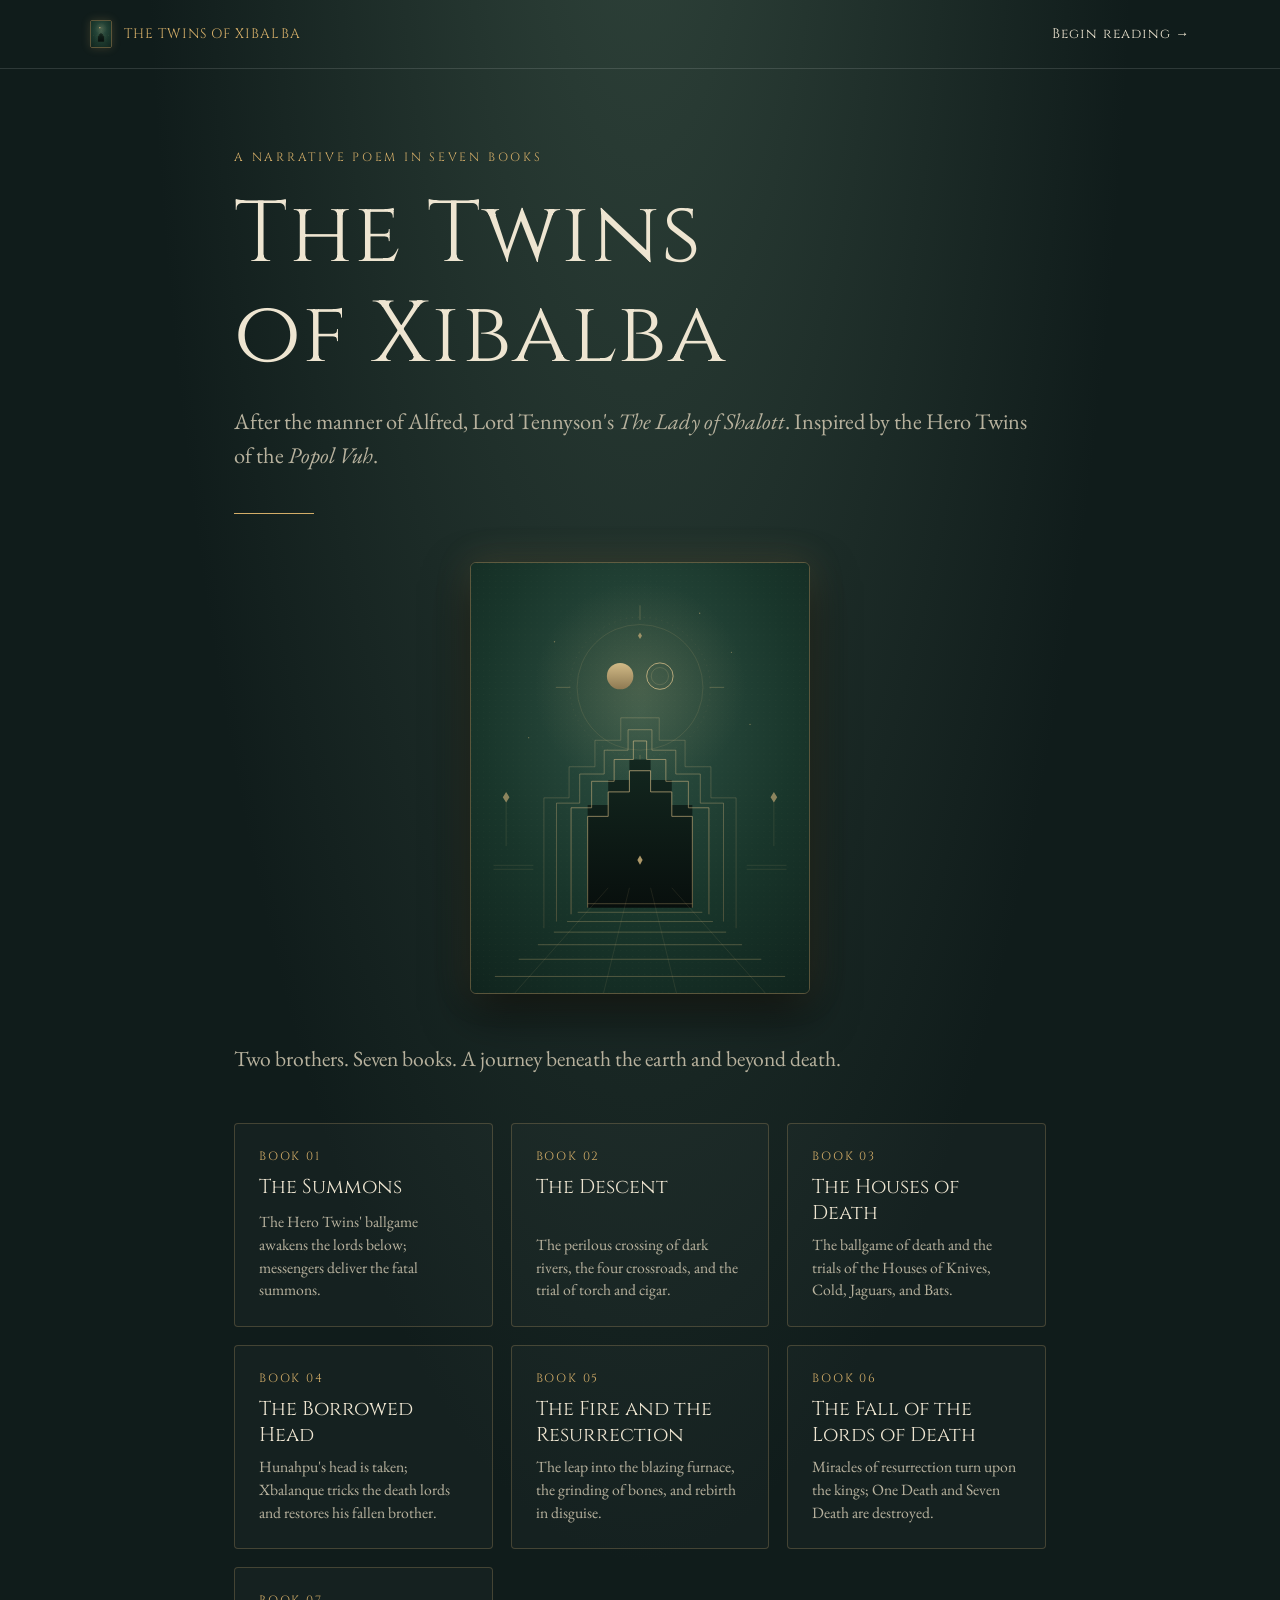
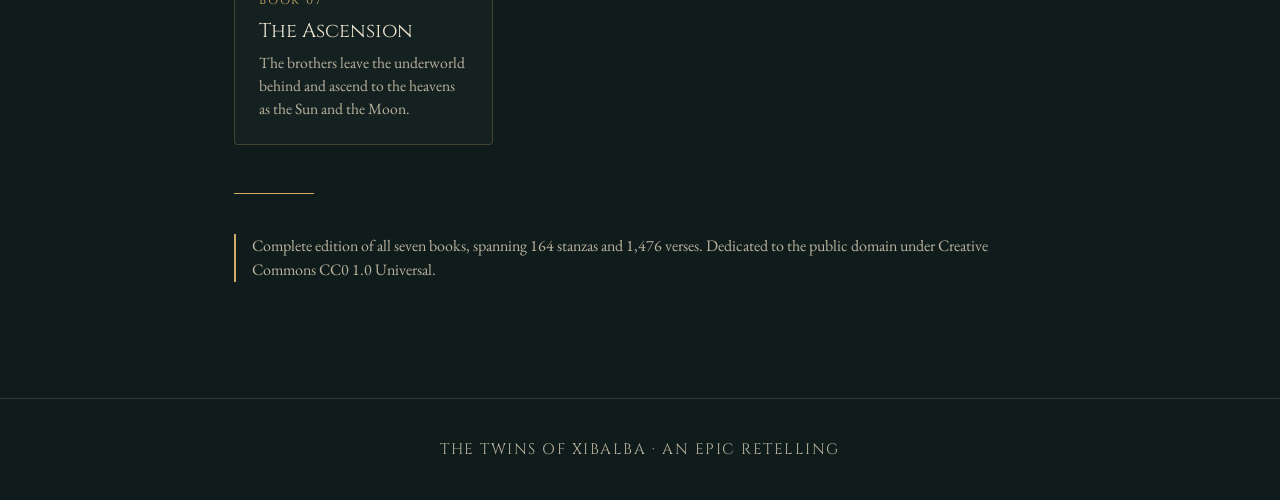
==== index.html @ a1325453 "Add GitHub Pages web edition with gate SVG and styled reader" ====
<!doctype html>
<html lang="en">
<head>
  <meta charset="utf-8">
  <meta name="viewport" content="width=device-width, initial-scale=1">
  <title>The Twins of Xibalba | An Epic Narrative Poem in Seven Books</title>
  <meta name="description" content="An epic narrative poem in seven books retelling the descent of the Hero Twins Hunahpu and Xbalanque into the Maya underworld of Xibalba.">
  <link rel="icon" type="image/svg+xml" href="gate.svg">
  <link rel="stylesheet" href="style.css">
  <link rel="preconnect" href="https://fonts.googleapis.com">
  <link rel="preconnect" href="https://fonts.gstatic.com" crossorigin>
</head>
<body>
  <header>
    <a class="brand" href="index.html">
      <img src="gate.svg" alt="" class="brand-icon" width="22" height="28">
      <span>THE TWINS OF XIBALBA</span>
    </a>
    <a href="book-1.html">Begin reading →</a>
  </header>
  
  <main class="wrap">
    <div class="eyebrow">A narrative poem in seven books</div>
    <h1>The Twins<br>of Xibalba</h1>
    <p class="sub">After the manner of Alfred, Lord Tennyson's <i>The Lady of Shalott</i>. Inspired by the Hero Twins of the <i>Popol Vuh</i>.</p>
    
    <div class="rule"></div>
    
    <div class="hero-art">
      <img src="gate.svg" alt="The Gate to Xibalba" class="gate-art" width="510" height="650" fetchpriority="high">
    </div>
    
    <p class="sub intro-text">Two brothers. Seven books. A journey beneath the earth and beyond death.</p>
    
    <div class="books">
    <a class="book" href="book-1.html">
      <small>BOOK 01</small>
      <h2>The Summons</h2>
      <p class="book-synopsis">The Hero Twins&#x27; ballgame awakens the lords below; messengers deliver the fatal summons.</p>
    </a>
    <a class="book" href="book-2.html">
      <small>BOOK 02</small>
      <h2>The Descent</h2>
      <p class="book-synopsis">The perilous crossing of dark rivers, the four crossroads, and the trial of torch and cigar.</p>
    </a>
    <a class="book" href="book-3.html">
      <small>BOOK 03</small>
      <h2>The Houses of Death</h2>
      <p class="book-synopsis">The ballgame of death and the trials of the Houses of Knives, Cold, Jaguars, and Bats.</p>
    </a>
    <a class="book" href="book-4.html">
      <small>BOOK 04</small>
      <h2>The Borrowed Head</h2>
      <p class="book-synopsis">Hunahpu&#x27;s head is taken; Xbalanque tricks the death lords and restores his fallen brother.</p>
    </a>
    <a class="book" href="book-5.html">
      <small>BOOK 05</small>
      <h2>The Fire and the Resurrection</h2>
      <p class="book-synopsis">The leap into the blazing furnace, the grinding of bones, and rebirth in disguise.</p>
    </a>
    <a class="book" href="book-6.html">
      <small>BOOK 06</small>
      <h2>The Fall of the Lords of Death</h2>
      <p class="book-synopsis">Miracles of resurrection turn upon the kings; One Death and Seven Death are destroyed.</p>
    </a>
    <a class="book" href="book-7.html">
      <small>BOOK 07</small>
      <h2>The Ascension</h2>
      <p class="book-synopsis">The brothers leave the underworld behind and ascend to the heavens as the Sun and the Moon.</p>
    </a>
    </div>
    
    <div class="rule"></div>
    
    <p class="note">Complete edition of all seven books, spanning 164 stanzas and 1,476 verses. Dedicated to the public domain under Creative Commons CC0 1.0 Universal.</p>
  </main>
  
  <footer>THE TWINS OF XIBALBA · AN EPIC RETELLING</footer>
</body>
</html>
---- style.css ----
@import url('https://fonts.googleapis.com/css2?family=Cinzel:wght@400;600&family=EB+Garamond:ital,wght@0,400;0,500;0,600;1,400;1,500&display=swap');

:root {
  color-scheme: dark;
  --bg: #101c1b;
  --fg: #eee5d1;
  --muted: #b8b29e;
  --gold: #d3ad68;
  --gold-glow: rgba(211, 173, 104, 0.2);
  --border: #ffffff20;
}

* {
  box-sizing: border-box;
}

body {
  margin: 0;
  background: radial-gradient(ellipse at 50% -15%, #30443b, transparent 55%), var(--bg);
  color: var(--fg);
  font-family: 'EB Garamond', Georgia, serif;
  min-height: 100vh;
  text-rendering: optimizeLegibility;
  -webkit-font-smoothing: antialiased;
}

a {
  color: inherit;
  text-decoration: none;
  transition: color 0.15s ease, border-color 0.15s ease;
}

a:hover {
  color: var(--gold);
}

a:focus-visible {
  outline: 2px solid var(--gold);
  outline-offset: 4px;
  border-radius: 2px;
}

header {
  display: flex;
  align-items: center;
  justify-content: space-between;
  gap: 1rem;
  padding: 20px max(24px, calc((100vw - 1100px) / 2));
  border-bottom: 1px solid var(--border);
}

header a {
  font-family: 'Cinzel', serif;
  font-size: 0.85rem;
  letter-spacing: 0.08em;
}

.brand {
  display: inline-flex;
  align-items: center;
  gap: 12px;
  color: var(--gold);
}

.brand-icon {
  width: 22px;
  height: 28px;
  object-fit: cover;
  border-radius: 2px;
  border: 1px solid rgba(211, 173, 104, 0.4);
  box-shadow: 0 0 10px rgba(211, 173, 104, 0.2);
}

.wrap {
  max-width: 860px;
  margin: auto;
  padding: 80px 24px 100px;
}

.eyebrow {
  font-family: 'Cinzel', serif;
  font-size: 0.75rem;
  letter-spacing: 0.23em;
  color: var(--gold);
  text-transform: uppercase;
}

h1 {
  font: 400 clamp(2.6rem, 7vw, 5.4rem) / 1.16 'Cinzel', serif;
  margin: 20px 0;
  letter-spacing: 0.02em;
}

h2 {
  font: 400 1.7rem 'Cinzel', serif;
  color: var(--gold);
}

.sub {
  font-size: 1.4rem;
  color: var(--muted);
  line-height: 1.5;
  margin: 16px 0;
}

.intro-text {
  margin-top: 36px;
  font-size: 1.35rem;
}

.rule {
  height: 1px;
  width: 80px;
  background: var(--gold);
  margin: 40px 0;
}

.hero-art {
  display: flex;
  justify-content: center;
  margin: 48px auto;
}

.gate-art {
  max-width: 340px;
  width: 100%;
  height: auto;
  border-radius: 6px;
  border: 1px solid rgba(211, 173, 104, 0.35);
  box-shadow: 0 18px 45px rgba(0, 0, 0, 0.65), 0 0 35px var(--gold-glow);
  transition: transform 0.3s ease, box-shadow 0.3s ease;
}

.gate-art:hover {
  transform: translateY(-2px);
  box-shadow: 0 22px 55px rgba(0, 0, 0, 0.75), 0 0 45px rgba(211, 173, 104, 0.3);
}

.stanza {
  white-space: pre-line;
  font-size: clamp(1.35rem, 2.5vw, 1.65rem);
  line-height: 1.65;
  margin: 0 0 2.5rem;
}

.poem {
  max-width: 680px;
  margin: 64px auto;
}

.nav {
  display: flex;
  justify-content: space-between;
  align-items: center;
  gap: 20px;
  border-top: 1px solid rgba(255, 255, 255, 0.15);
  padding-top: 32px;
  margin-top: 60px;
  font-size: 1.25rem;
  font-family: 'Cinzel', serif;
}

.nav a {
  color: var(--gold);
  font-size: 1.05rem;
  letter-spacing: 0.05em;
}

.books {
  display: grid;
  grid-template-columns: repeat(auto-fit, minmax(240px, 1fr));
  gap: 18px;
  margin-top: 48px;
  margin-bottom: 48px;
}

.book {
  display: flex;
  flex-direction: column;
  padding: 24px;
  border: 1px solid #c7a66c44;
  background: #ffffff06;
  min-height: 175px;
  border-radius: 4px;
  transition: background 0.2s ease, border-color 0.2s ease, transform 0.15s ease;
}

.book:hover {
  background: #ffffff10;
  border-color: var(--gold);
  transform: translateY(-2px);
}

.book small {
  font-family: 'Cinzel', serif;
  color: var(--gold);
  font-size: 0.75rem;
  letter-spacing: 0.15em;
}

.book h2 {
  font-size: 1.25rem;
  color: var(--fg);
  margin: 10px 0 8px;
  line-height: 1.3;
}

.book-synopsis {
  font-size: 0.98rem;
  color: var(--muted);
  line-height: 1.45;
  margin: 0;
  margin-top: auto;
}

.note {
  font-size: 1rem;
  color: var(--muted);
  border-left: 2px solid var(--gold);
  padding-left: 16px;
  line-height: 1.5;
  margin-top: 36px;
}

footer {
  text-align: center;
  color: var(--muted);
  padding: 40px 20px;
  font-size: 0.95rem;
  font-family: 'Cinzel', serif;
  letter-spacing: 0.1em;
  border-top: 1px solid var(--border);
}

@media (max-width: 600px) {
  header {
    padding: 16px 20px;
  }
  .wrap {
    padding-top: 48px;
    padding-bottom: 60px;
  }
  .stanza {
    font-size: 1.25rem;
    line-height: 1.55;
  }
  .nav {
    flex-direction: column;
    align-items: stretch;
    text-align: center;
    gap: 12px;
  }
}
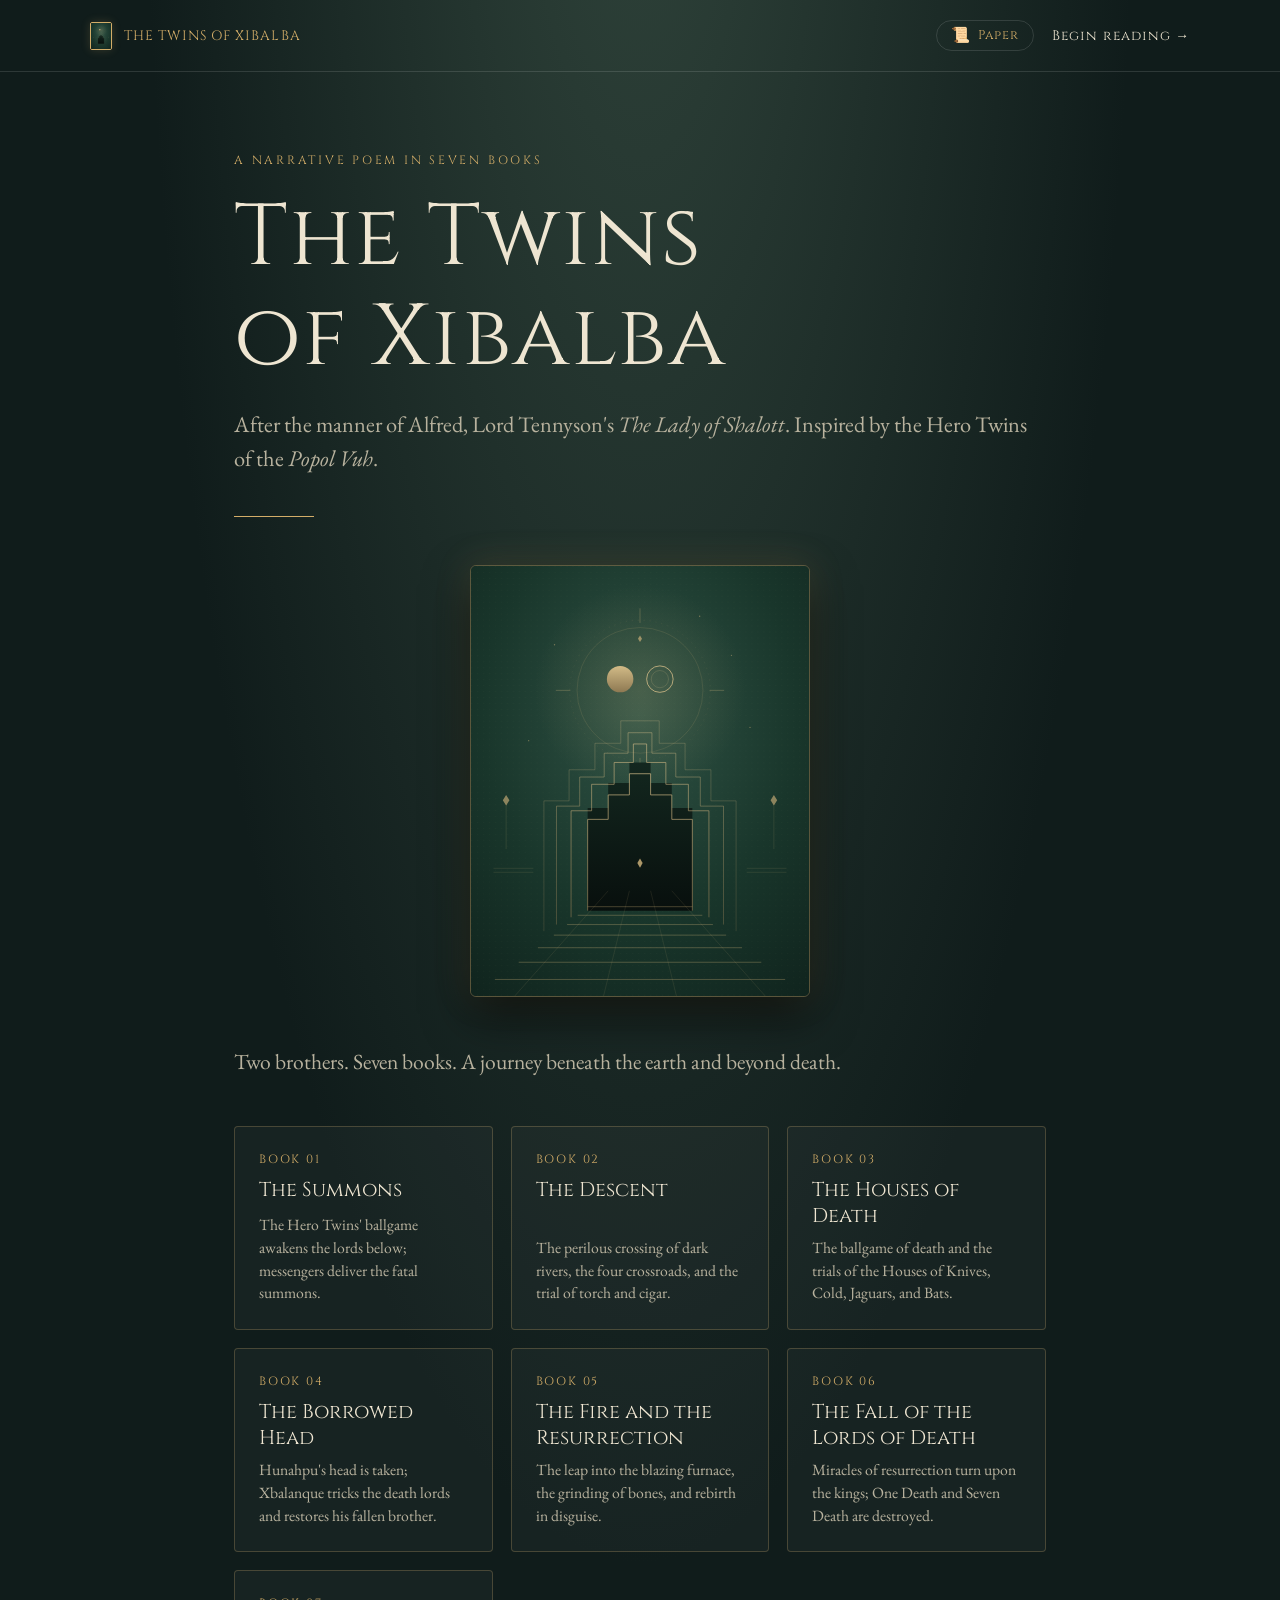
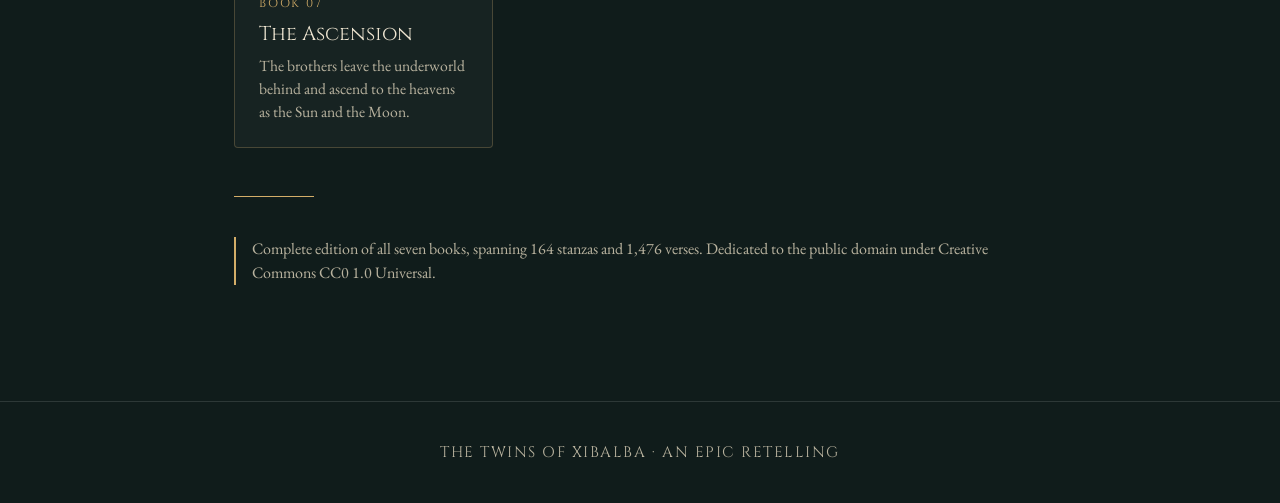
==== commit e06fdc9e: "Add persistent Paper mode reading theme and header toggle" ====
--- a/index.html
+++ b/index.html
@@ -9,6 +9,15 @@
   <link rel="stylesheet" href="style.css">
   <link rel="preconnect" href="https://fonts.googleapis.com">
   <link rel="preconnect" href="https://fonts.gstatic.com" crossorigin>
+  <script>
+    (function() {
+      try {
+        if (localStorage.getItem('theme') === 'paper') {
+          document.documentElement.setAttribute('data-theme', 'paper');
+        }
+      } catch(e) {}
+    })();
+  </script>
 </head>
 <body>
   <header>
@@ -16,7 +25,13 @@
       <img src="gate.svg" alt="" class="brand-icon" width="22" height="28">
       <span>THE TWINS OF XIBALBA</span>
     </a>
-    <a href="book-1.html">Begin reading →</a>
+    <div class="header-actions">
+      <button id="theme-toggle" class="theme-toggle" type="button" aria-label="Toggle paper mode" title="Switch between Night and Paper mode">
+        <span class="theme-toggle-icon">📜</span>
+        <span class="theme-toggle-label">Paper</span>
+      </button>
+      <a href="book-1.html" class="header-link">Begin reading →</a>
+    </div>
   </header>
   
   <main class="wrap">
@@ -76,5 +91,6 @@
   </main>
   
   <footer>THE TWINS OF XIBALBA · AN EPIC RETELLING</footer>
+  <script src="script.js"></script>
 </body>
 </html>
--- a/style.css
+++ b/style.css
@@ -3,11 +3,29 @@
 :root {
   color-scheme: dark;
   --bg: #101c1b;
+  --bg-gradient: radial-gradient(ellipse at 50% -15%, #30443b, transparent 55%), var(--bg);
   --fg: #eee5d1;
   --muted: #b8b29e;
   --gold: #d3ad68;
   --gold-glow: rgba(211, 173, 104, 0.2);
-  --border: #ffffff20;
+  --border: rgba(255, 255, 255, 0.12);
+  --card-bg: rgba(255, 255, 255, 0.03);
+  --card-hover: rgba(255, 255, 255, 0.07);
+  --card-border: rgba(199, 166, 108, 0.28);
+}
+
+[data-theme="paper"] {
+  color-scheme: light;
+  --bg: #f7f2e7;
+  --bg-gradient: radial-gradient(ellipse at 50% -15%, #ece1cd, transparent 65%), var(--bg);
+  --fg: #24201c;
+  --muted: #6b6254;
+  --gold: #96702c;
+  --gold-glow: rgba(150, 112, 44, 0.15);
+  --border: rgba(60, 50, 35, 0.16);
+  --card-bg: rgba(255, 255, 255, 0.6);
+  --card-hover: rgba(255, 255, 255, 0.95);
+  --card-border: rgba(150, 112, 44, 0.32);
 }
 
 * {
@@ -16,12 +34,14 @@
 
 body {
   margin: 0;
-  background: radial-gradient(ellipse at 50% -15%, #30443b, transparent 55%), var(--bg);
+  background: var(--bg-gradient);
+  background-color: var(--bg);
   color: var(--fg);
   font-family: 'EB Garamond', Georgia, serif;
   min-height: 100vh;
   text-rendering: optimizeLegibility;
   -webkit-font-smoothing: antialiased;
+  transition: background-color 0.25s ease, color 0.25s ease;
 }
 
 a {
@@ -47,6 +67,7 @@
   gap: 1rem;
   padding: 20px max(24px, calc((100vw - 1100px) / 2));
   border-bottom: 1px solid var(--border);
+  transition: border-color 0.25s ease;
 }
 
 header a {
@@ -67,8 +88,52 @@
   height: 28px;
   object-fit: cover;
   border-radius: 2px;
-  border: 1px solid rgba(211, 173, 104, 0.4);
-  box-shadow: 0 0 10px rgba(211, 173, 104, 0.2);
+  border: 1px solid var(--gold);
+  box-shadow: 0 0 10px var(--gold-glow);
+  transition: border-color 0.25s ease, box-shadow 0.25s ease;
+}
+
+.header-actions {
+  display: flex;
+  align-items: center;
+  gap: 18px;
+}
+
+.header-link {
+  font-family: 'Cinzel', serif;
+  font-size: 0.85rem;
+  letter-spacing: 0.08em;
+}
+
+.theme-toggle {
+  background: transparent;
+  border: 1px solid var(--border);
+  color: var(--gold);
+  font-family: 'Cinzel', serif;
+  font-size: 0.8rem;
+  letter-spacing: 0.08em;
+  padding: 6px 14px;
+  border-radius: 20px;
+  cursor: pointer;
+  display: inline-flex;
+  align-items: center;
+  gap: 7px;
+  transition: all 0.2s ease;
+}
+
+.theme-toggle:hover {
+  background: var(--card-hover);
+  border-color: var(--gold);
+}
+
+.theme-toggle:focus-visible {
+  outline: 2px solid var(--gold);
+  outline-offset: 3px;
+}
+
+.theme-toggle-icon {
+  font-size: 0.95rem;
+  line-height: 1;
 }
 
 .wrap {
@@ -101,6 +166,7 @@
   color: var(--muted);
   line-height: 1.5;
   margin: 16px 0;
+  transition: color 0.25s ease;
 }
 
 .intro-text {
@@ -128,12 +194,22 @@
   border-radius: 6px;
   border: 1px solid rgba(211, 173, 104, 0.35);
   box-shadow: 0 18px 45px rgba(0, 0, 0, 0.65), 0 0 35px var(--gold-glow);
-  transition: transform 0.3s ease, box-shadow 0.3s ease;
+  transition: transform 0.3s ease, box-shadow 0.3s ease, border-color 0.3s ease;
 }
 
 .gate-art:hover {
   transform: translateY(-2px);
   box-shadow: 0 22px 55px rgba(0, 0, 0, 0.75), 0 0 45px rgba(211, 173, 104, 0.3);
+}
+
+[data-theme="paper"] .gate-art {
+  box-shadow: 0 14px 35px rgba(60, 50, 35, 0.18), 0 0 30px var(--gold-glow);
+  border: 1px solid rgba(150, 112, 44, 0.35);
+}
+
+[data-theme="paper"] .brand-icon {
+  border-color: rgba(150, 112, 44, 0.45);
+  box-shadow: 0 0 8px rgba(150, 112, 44, 0.15);
 }
 
 .stanza {
@@ -153,11 +229,12 @@
   justify-content: space-between;
   align-items: center;
   gap: 20px;
-  border-top: 1px solid rgba(255, 255, 255, 0.15);
+  border-top: 1px solid var(--border);
   padding-top: 32px;
   margin-top: 60px;
   font-size: 1.25rem;
   font-family: 'Cinzel', serif;
+  transition: border-color 0.25s ease;
 }
 
 .nav a {
@@ -178,17 +255,18 @@
   display: flex;
   flex-direction: column;
   padding: 24px;
-  border: 1px solid #c7a66c44;
-  background: #ffffff06;
+  border: 1px solid var(--card-border);
+  background: var(--card-bg);
   min-height: 175px;
   border-radius: 4px;
-  transition: background 0.2s ease, border-color 0.2s ease, transform 0.15s ease;
+  transition: background 0.2s ease, border-color 0.2s ease, transform 0.15s ease, box-shadow 0.2s ease;
 }
 
 .book:hover {
-  background: #ffffff10;
+  background: var(--card-hover);
   border-color: var(--gold);
   transform: translateY(-2px);
+  box-shadow: 0 8px 24px var(--gold-glow);
 }
 
 .book small {
@@ -203,6 +281,7 @@
   color: var(--fg);
   margin: 10px 0 8px;
   line-height: 1.3;
+  transition: color 0.25s ease;
 }
 
 .book-synopsis {
@@ -211,6 +290,7 @@
   line-height: 1.45;
   margin: 0;
   margin-top: auto;
+  transition: color 0.25s ease;
 }
 
 .note {
@@ -220,6 +300,7 @@
   padding-left: 16px;
   line-height: 1.5;
   margin-top: 36px;
+  transition: color 0.25s ease;
 }
 
 footer {
@@ -230,11 +311,19 @@
   font-family: 'Cinzel', serif;
   letter-spacing: 0.1em;
   border-top: 1px solid var(--border);
+  transition: border-color 0.25s ease, color 0.25s ease;
 }
 
 @media (max-width: 600px) {
   header {
     padding: 16px 20px;
+  }
+  .header-actions {
+    gap: 12px;
+  }
+  .theme-toggle {
+    padding: 5px 10px;
+    font-size: 0.75rem;
   }
   .wrap {
     padding-top: 48px;
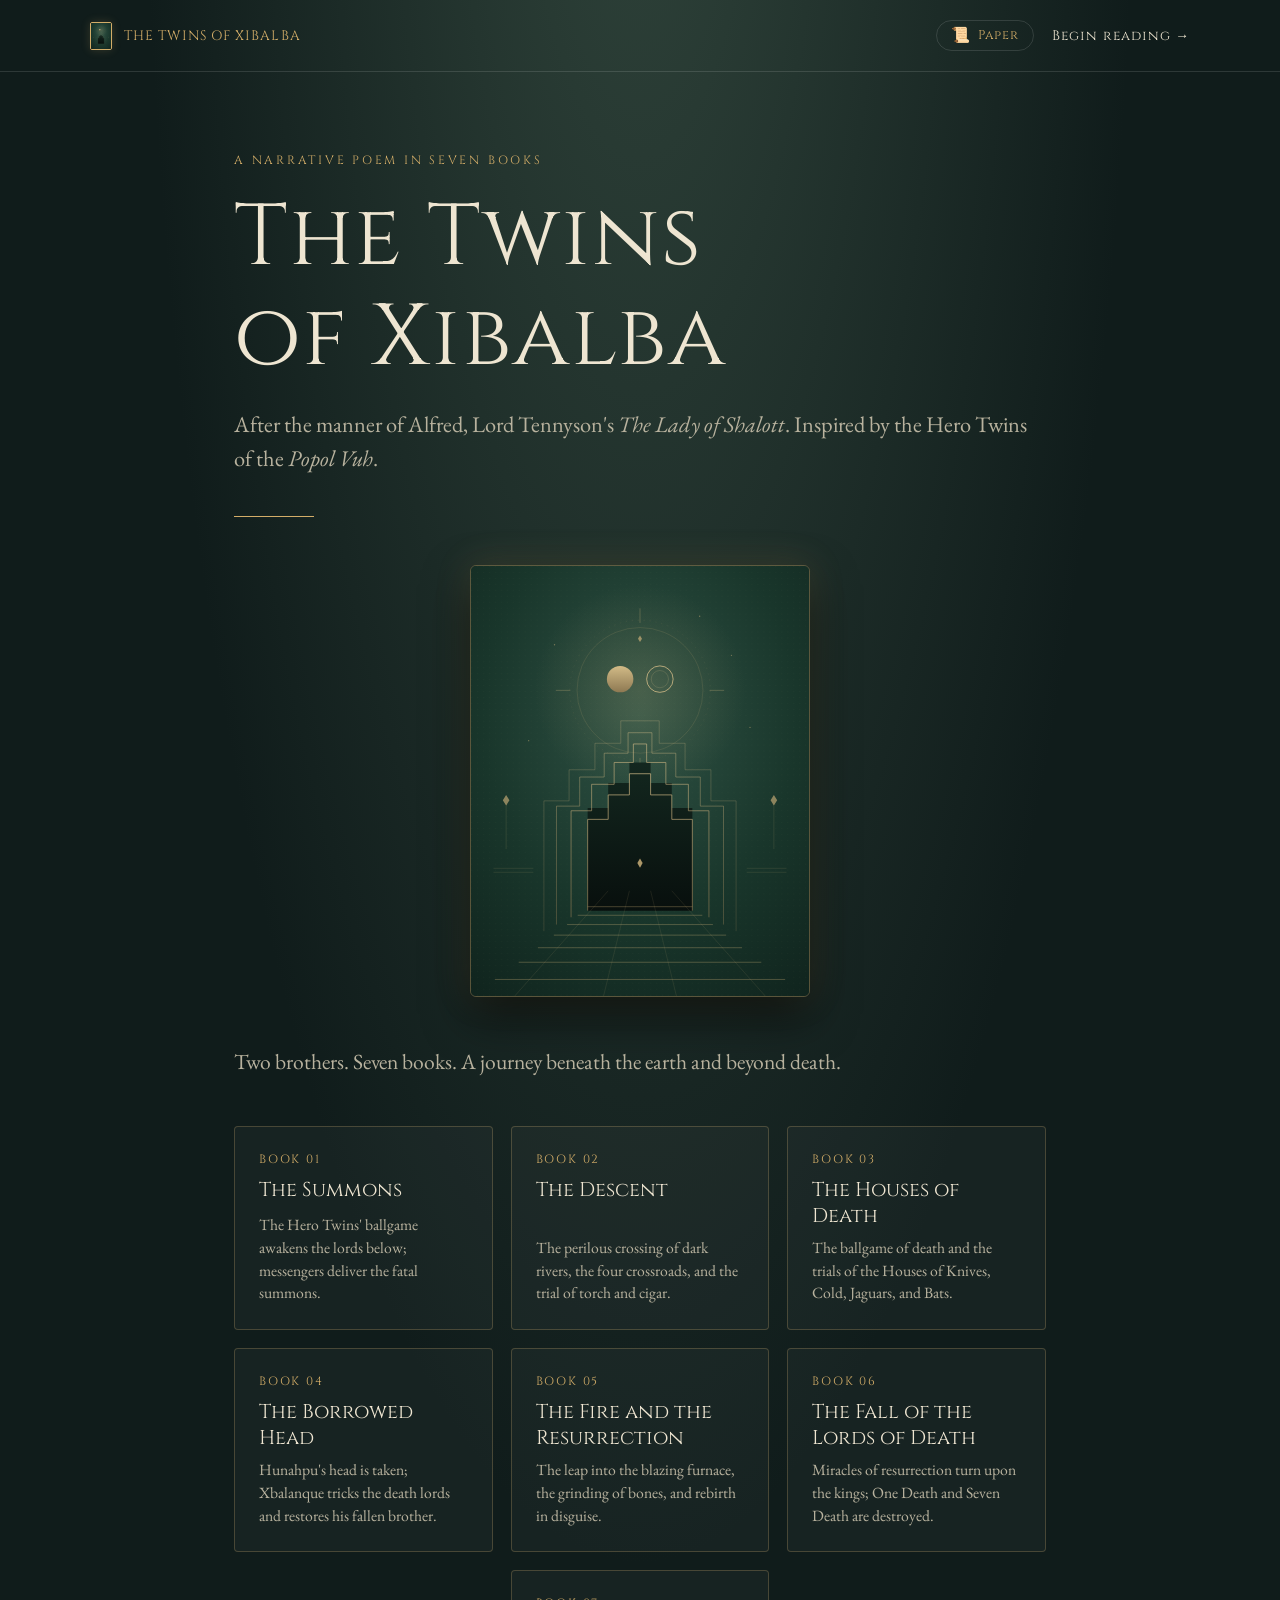
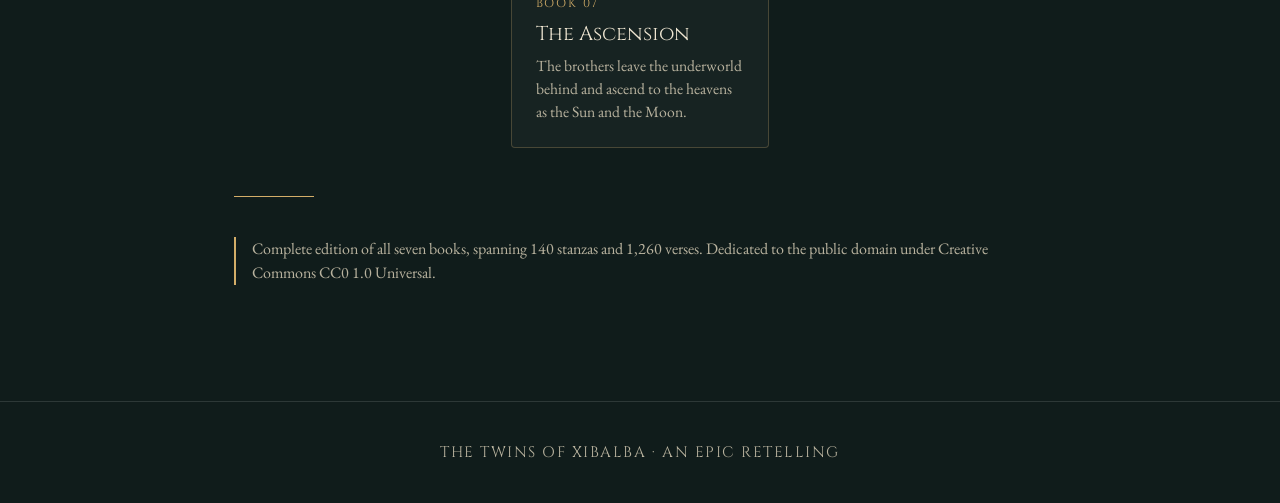
==== commit 7057fd66: "Tighten poem structure and narrative clarity" ====
--- a/index.html
+++ b/index.html
@@ -87,7 +87,7 @@
     
     <div class="rule"></div>
     
-    <p class="note">Complete edition of all seven books, spanning 164 stanzas and 1,476 verses. Dedicated to the public domain under Creative Commons CC0 1.0 Universal.</p>
+    <p class="note">Complete edition of all seven books, spanning 140 stanzas and 1,260 verses. Dedicated to the public domain under Creative Commons CC0 1.0 Universal.</p>
   </main>
   
   <footer>THE TWINS OF XIBALBA · AN EPIC RETELLING</footer>
--- a/style.css
+++ b/style.css
@@ -245,10 +245,34 @@
 
 .books {
   display: grid;
-  grid-template-columns: repeat(auto-fit, minmax(240px, 1fr));
+  grid-template-columns: 1fr;
   gap: 18px;
   margin-top: 48px;
   margin-bottom: 48px;
+}
+
+@media (min-width: 520px) {
+  .books {
+    grid-template-columns: repeat(2, 1fr);
+  }
+  .book:last-child {
+    grid-column: 1 / -1;
+    max-width: 380px;
+    margin: 0 auto;
+    width: 100%;
+  }
+}
+
+@media (min-width: 760px) {
+  .books {
+    grid-template-columns: repeat(3, 1fr);
+  }
+  .book:last-child {
+    grid-column: 2;
+    max-width: none;
+    margin: 0;
+    width: auto;
+  }
 }
 
 .book {
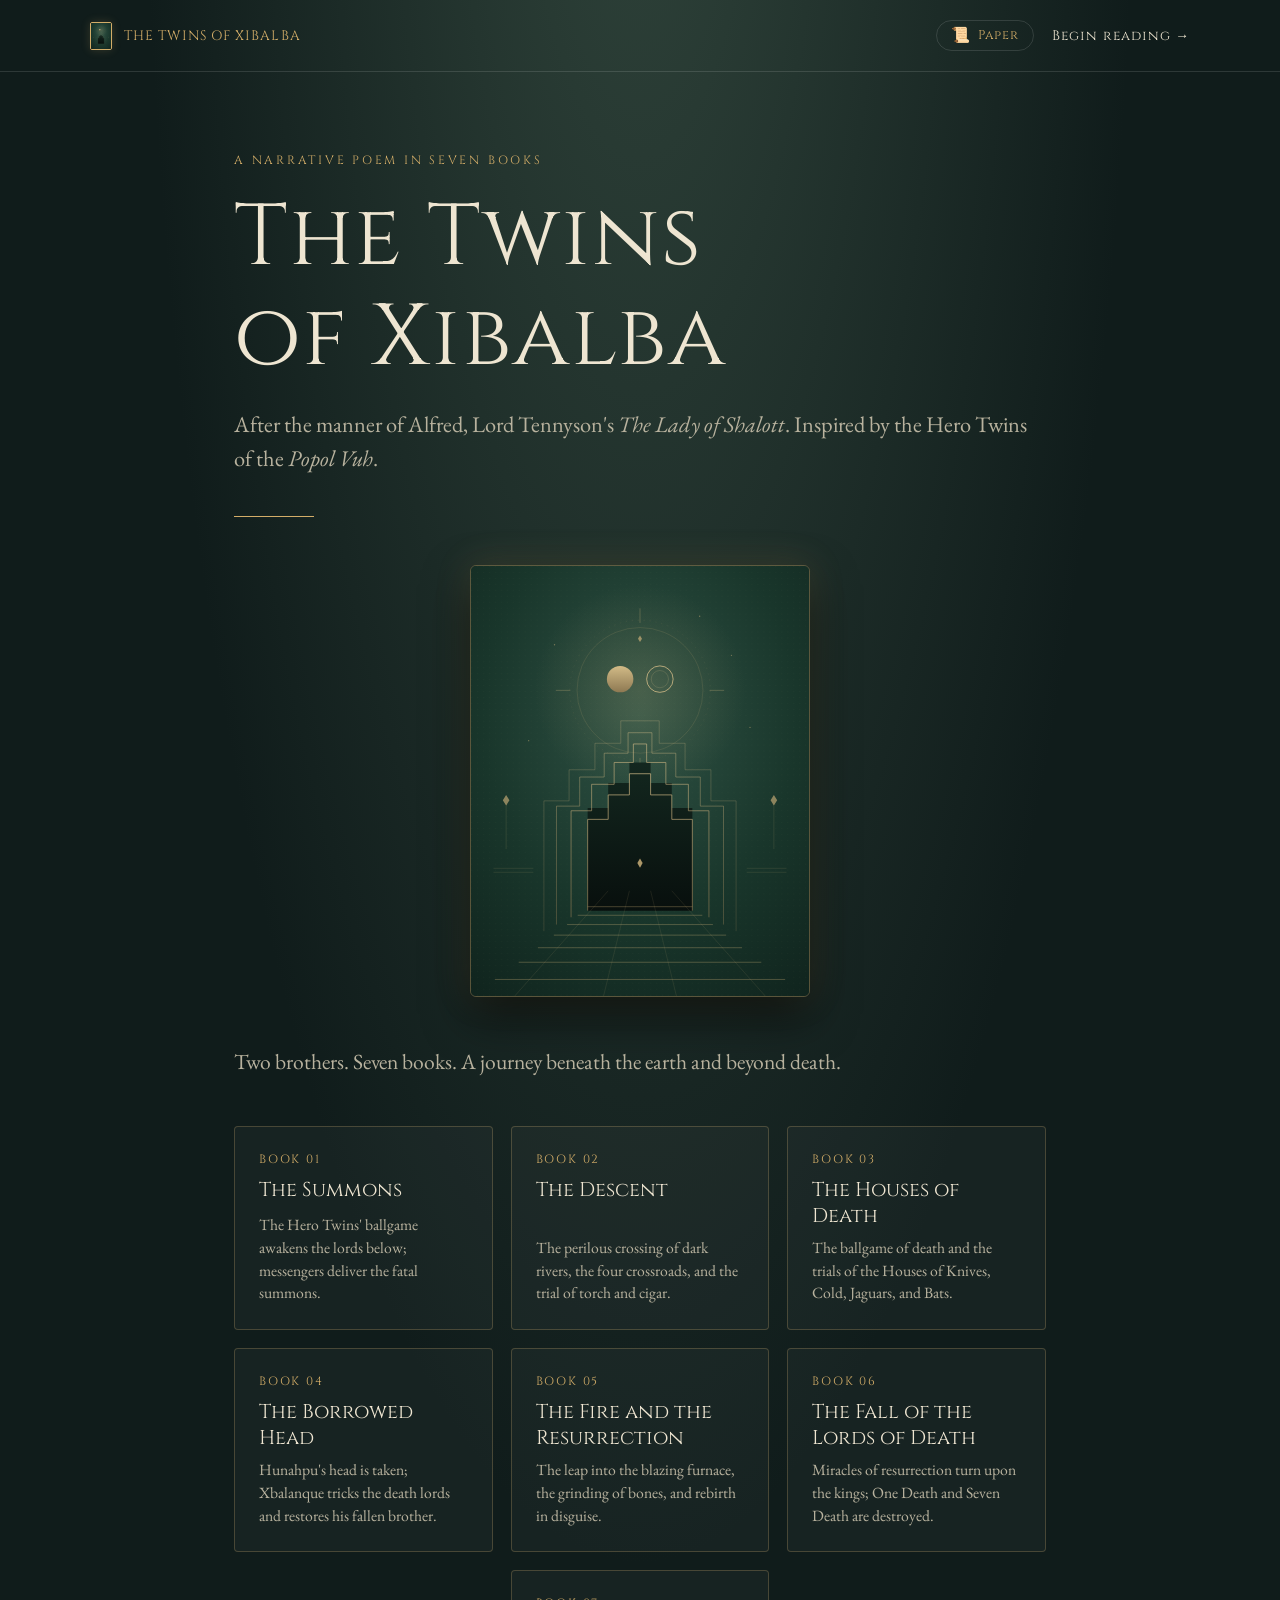
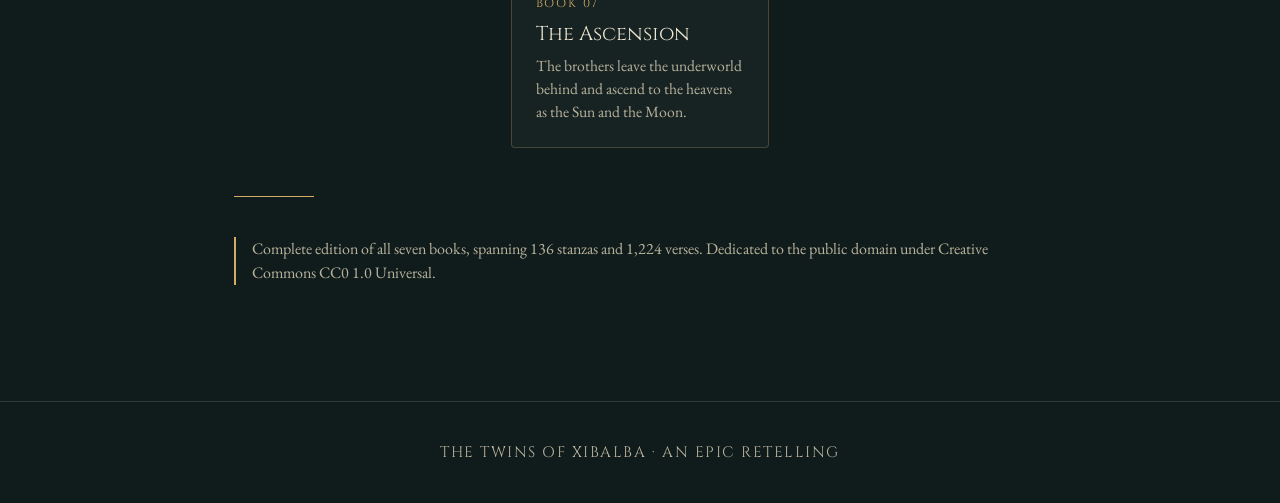
==== commit 20accd98: "Clarify the ballgame and borrowed-head sequence Introduce the sacred ballcourt and its ancestral sta" ====
--- a/index.html
+++ b/index.html
@@ -87,7 +87,7 @@
     
     <div class="rule"></div>
     
-    <p class="note">Complete edition of all seven books, spanning 140 stanzas and 1,260 verses. Dedicated to the public domain under Creative Commons CC0 1.0 Universal.</p>
+    <p class="note">Complete edition of all seven books, spanning 136 stanzas and 1,224 verses. Dedicated to the public domain under Creative Commons CC0 1.0 Universal.</p>
   </main>
   
   <footer>THE TWINS OF XIBALBA · AN EPIC RETELLING</footer>
